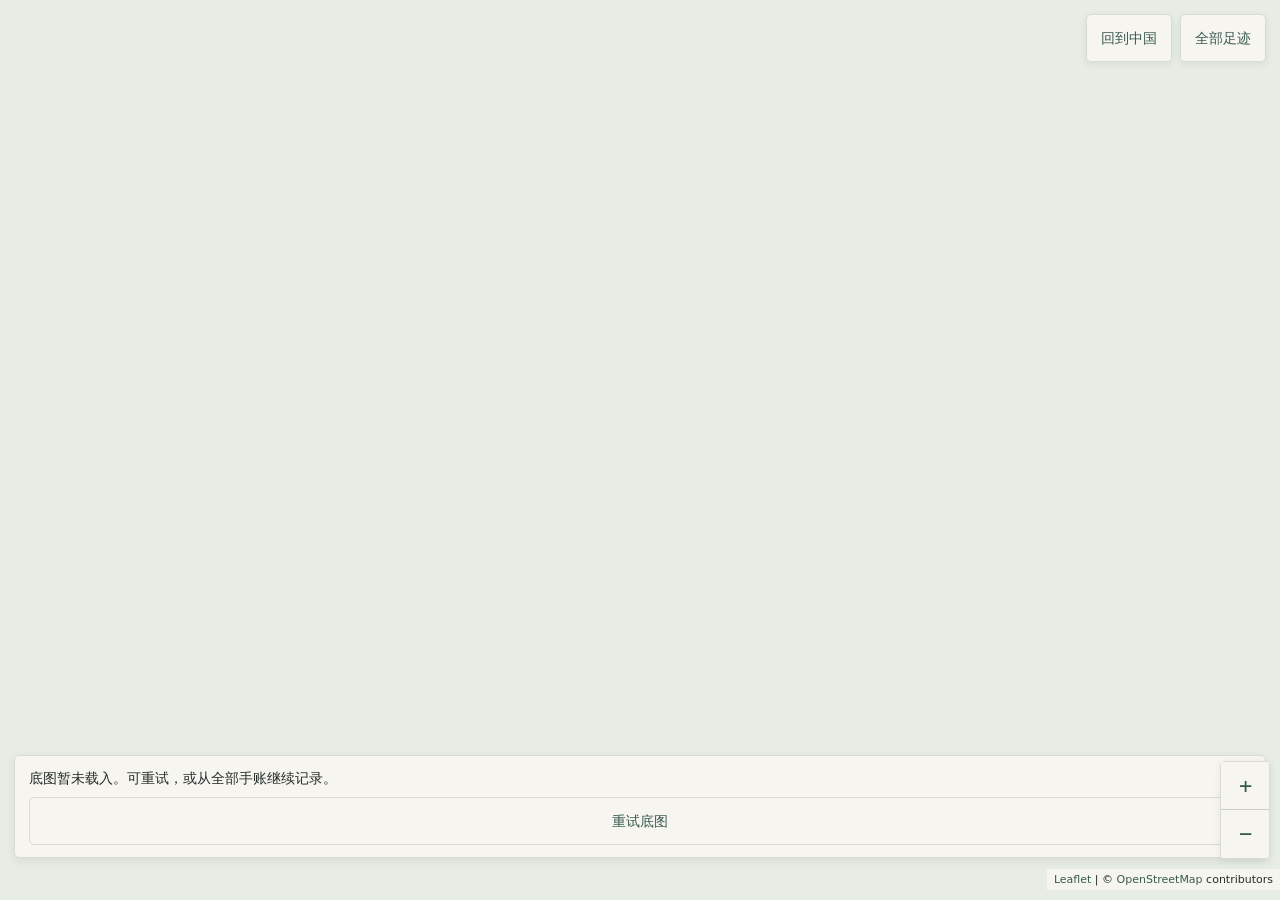
==== app/src/main/assets/map/index.html @ e84cd04f "feat: add map-first journals and live web travel recommendations" ====
<!doctype html>
<html lang="zh-CN">
<head>
  <meta charset="utf-8">
  <meta name="viewport" content="width=device-width,initial-scale=1,maximum-scale=1,user-scalable=no">
  <meta http-equiv="Content-Security-Policy" content="default-src 'none'; script-src 'self'; style-src 'self' 'unsafe-inline'; img-src 'self' data: https://tile.openstreetmap.org; connect-src 'none'; base-uri 'none'; form-action 'none'">
  <title>旅页 · 我的旅行地图</title>
  <link rel="stylesheet" href="vendor/leaflet.css">
  <link rel="stylesheet" href="map.css">
  <script defer src="vendor/leaflet.js"></script>
  <script defer src="map.js"></script>
</head>
<body>
  <main id="map" aria-label="旅行地图，点击地点开始记录"></main>
  <div class="map-actions"><button id="china" type="button">回到中国</button><button id="footprints" type="button">全部足迹</button></div>
  <div id="tile-status" class="tile-status" role="status" hidden>底图暂未载入。可重试，或从全部手账继续记录。<button id="retry" type="button">重试底图</button></div>
</body>
</html>
---- app/src/main/assets/map/vendor/leaflet.css ----
/* required styles */

.leaflet-pane,
.leaflet-tile,
.leaflet-marker-icon,
.leaflet-marker-shadow,
.leaflet-tile-container,
.leaflet-pane > svg,
.leaflet-pane > canvas,
.leaflet-zoom-box,
.leaflet-image-layer,
.leaflet-layer {
	position: absolute;
	left: 0;
	top: 0;
	}
.leaflet-container {
	overflow: hidden;
	}
.leaflet-tile,
.leaflet-marker-icon,
.leaflet-marker-shadow {
	-webkit-user-select: none;
	   -moz-user-select: none;
	        user-select: none;
	  -webkit-user-drag: none;
	}
/* Prevents IE11 from highlighting tiles in blue */
.leaflet-tile::selection {
	background: transparent;
}
/* Safari renders non-retina tile on retina better with this, but Chrome is worse */
.leaflet-safari .leaflet-tile {
	image-rendering: -webkit-optimize-contrast;
	}
/* hack that prevents hw layers "stretching" when loading new tiles */
.leaflet-safari .leaflet-tile-container {
	width: 1600px;
	height: 1600px;
	-webkit-transform-origin: 0 0;
	}
.leaflet-marker-icon,
.leaflet-marker-shadow {
	display: block;
	}
/* .leaflet-container svg: reset svg max-width decleration shipped in Joomla! (joomla.org) 3.x */
/* .leaflet-container img: map is broken in FF if you have max-width: 100% on tiles */
.leaflet-container .leaflet-overlay-pane svg {
	max-width: none !important;
	max-height: none !important;
	}
.leaflet-container .leaflet-marker-pane img,
.leaflet-container .leaflet-shadow-pane img,
.leaflet-container .leaflet-tile-pane img,
.leaflet-container img.leaflet-image-layer,
.leaflet-container .leaflet-tile {
	max-width: none !important;
	max-height: none !important;
	width: auto;
	padding: 0;
	}

.leaflet-container img.leaflet-tile {
	/* See: https://bugs.chromium.org/p/chromium/issues/detail?id=600120 */
	mix-blend-mode: plus-lighter;
}

.leaflet-container.leaflet-touch-zoom {
	-ms-touch-action: pan-x pan-y;
	touch-action: pan-x pan-y;
	}
.leaflet-container.leaflet-touch-drag {
	-ms-touch-action: pinch-zoom;
	/* Fallback for FF which doesn't support pinch-zoom */
	touch-action: none;
	touch-action: pinch-zoom;
}
.leaflet-container.leaflet-touch-drag.leaflet-touch-zoom {
	-ms-touch-action: none;
	touch-action: none;
}
.leaflet-container {
	-webkit-tap-highlight-color: transparent;
}
.leaflet-container a {
	-webkit-tap-highlight-color: rgba(51, 181, 229, 0.4);
}
.leaflet-tile {
	filter: inherit;
	visibility: hidden;
	}
.leaflet-tile-loaded {
	visibility: inherit;
	}
.leaflet-zoom-box {
	width: 0;
	height: 0;
	-moz-box-sizing: border-box;
	     box-sizing: border-box;
	z-index: 800;
	}
/* workaround for https://bugzilla.mozilla.org/show_bug.cgi?id=888319 */
.leaflet-overlay-pane svg {
	-moz-user-select: none;
	}

.leaflet-pane         { z-index: 400; }

.leaflet-tile-pane    { z-index: 200; }
.leaflet-overlay-pane { z-index: 400; }
.leaflet-shadow-pane  { z-index: 500; }
.leaflet-marker-pane  { z-index: 600; }
.leaflet-tooltip-pane   { z-index: 650; }
.leaflet-popup-pane   { z-index: 700; }

.leaflet-map-pane canvas { z-index: 100; }
.leaflet-map-pane svg    { z-index: 200; }

.leaflet-vml-shape {
	width: 1px;
	height: 1px;
	}
.lvml {
	behavior: url(#default#VML);
	display: inline-block;
	position: absolute;
	}


/* control positioning */

.leaflet-control {
	position: relative;
	z-index: 800;
	pointer-events: visiblePainted; /* IE 9-10 doesn't have auto */
	pointer-events: auto;
	}
.leaflet-top,
.leaflet-bottom {
	position: absolute;
	z-index: 1000;
	pointer-events: none;
	}
.leaflet-top {
	top: 0;
	}
.leaflet-right {
	right: 0;
	}
.leaflet-bottom {
	bottom: 0;
	}
.leaflet-left {
	left: 0;
	}
.leaflet-control {
	float: left;
	clear: both;
	}
.leaflet-right .leaflet-control {
	float: right;
	}
.leaflet-top .leaflet-control {
	margin-top: 10px;
	}
.leaflet-bottom .leaflet-control {
	margin-bottom: 10px;
	}
.leaflet-left .leaflet-control {
	margin-left: 10px;
	}
.leaflet-right .leaflet-control {
	margin-right: 10px;
	}


/* zoom and fade animations */

.leaflet-fade-anim .leaflet-popup {
	opacity: 0;
	-webkit-transition: opacity 0.2s linear;
	   -moz-transition: opacity 0.2s linear;
	        transition: opacity 0.2s linear;
	}
.leaflet-fade-anim .leaflet-map-pane .leaflet-popup {
	opacity: 1;
	}
.leaflet-zoom-animated {
	-webkit-transform-origin: 0 0;
	    -ms-transform-origin: 0 0;
	        transform-origin: 0 0;
	}
svg.leaflet-zoom-animated {
	will-change: transform;
}

.leaflet-zoom-anim .leaflet-zoom-animated {
	-webkit-transition: -webkit-transform 0.25s cubic-bezier(0,0,0.25,1);
	   -moz-transition:    -moz-transform 0.25s cubic-bezier(0,0,0.25,1);
	        transition:         transform 0.25s cubic-bezier(0,0,0.25,1);
	}
.leaflet-zoom-anim .leaflet-tile,
.leaflet-pan-anim .leaflet-tile {
	-webkit-transition: none;
	   -moz-transition: none;
	        transition: none;
	}

.leaflet-zoom-anim .leaflet-zoom-hide {
	visibility: hidden;
	}


/* cursors */

.leaflet-interactive {
	cursor: pointer;
	}
.leaflet-grab {
	cursor: -webkit-grab;
	cursor:    -moz-grab;
	cursor:         grab;
	}
.leaflet-crosshair,
.leaflet-crosshair .leaflet-interactive {
	cursor: crosshair;
	}
.leaflet-popup-pane,
.leaflet-control {
	cursor: auto;
	}
.leaflet-dragging .leaflet-grab,
.leaflet-dragging .leaflet-grab .leaflet-interactive,
.leaflet-dragging .leaflet-marker-draggable {
	cursor: move;
	cursor: -webkit-grabbing;
	cursor:    -moz-grabbing;
	cursor:         grabbing;
	}

/* marker & overlays interactivity */
.leaflet-marker-icon,
.leaflet-marker-shadow,
.leaflet-image-layer,
.leaflet-pane > svg path,
.leaflet-tile-container {
	pointer-events: none;
	}

.leaflet-marker-icon.leaflet-interactive,
.leaflet-image-layer.leaflet-interactive,
.leaflet-pane > svg path.leaflet-interactive,
svg.leaflet-image-layer.leaflet-interactive path {
	pointer-events: visiblePainted; /* IE 9-10 doesn't have auto */
	pointer-events: auto;
	}

/* visual tweaks */

.leaflet-container {
	background: #ddd;
	outline-offset: 1px;
	}
.leaflet-container a {
	color: #0078A8;
	}
.leaflet-zoom-box {
	border: 2px dotted #38f;
	background: rgba(255,255,255,0.5);
	}


/* general typography */
.leaflet-container {
	font-family: "Helvetica Neue", Arial, Helvetica, sans-serif;
	font-size: 12px;
	font-size: 0.75rem;
	line-height: 1.5;
	}


/* general toolbar styles */

.leaflet-bar {
	box-shadow: 0 1px 5px rgba(0,0,0,0.65);
	border-radius: 4px;
	}
.leaflet-bar a {
	background-color: #fff;
	border-bottom: 1px solid #ccc;
	width: 26px;
	height: 26px;
	line-height: 26px;
	display: block;
	text-align: center;
	text-decoration: none;
	color: black;
	}
.leaflet-bar a,
.leaflet-control-layers-toggle {
	background-position: 50% 50%;
	background-repeat: no-repeat;
	display: block;
	}
.leaflet-bar a:hover,
.leaflet-bar a:focus {
	background-color: #f4f4f4;
	}
.leaflet-bar a:first-child {
	border-top-left-radius: 4px;
	border-top-right-radius: 4px;
	}
.leaflet-bar a:last-child {
	border-bottom-left-radius: 4px;
	border-bottom-right-radius: 4px;
	border-bottom: none;
	}
.leaflet-bar a.leaflet-disabled {
	cursor: default;
	background-color: #f4f4f4;
	color: #bbb;
	}

.leaflet-touch .leaflet-bar a {
	width: 30px;
	height: 30px;
	line-height: 30px;
	}
.leaflet-touch .leaflet-bar a:first-child {
	border-top-left-radius: 2px;
	border-top-right-radius: 2px;
	}
.leaflet-touch .leaflet-bar a:last-child {
	border-bottom-left-radius: 2px;
	border-bottom-right-radius: 2px;
	}

/* zoom control */

.leaflet-control-zoom-in,
.leaflet-control-zoom-out {
	font: bold 18px 'Lucida Console', Monaco, monospace;
	text-indent: 1px;
	}

.leaflet-touch .leaflet-control-zoom-in, .leaflet-touch .leaflet-control-zoom-out  {
	font-size: 22px;
	}


/* layers control */

.leaflet-control-layers {
	box-shadow: 0 1px 5px rgba(0,0,0,0.4);
	background: #fff;
	border-radius: 5px;
	}
.leaflet-control-layers-toggle {
	background-image: url(images/layers.png);
	width: 36px;
	height: 36px;
	}
.leaflet-retina .leaflet-control-layers-toggle {
	background-image: url(images/layers-2x.png);
	background-size: 26px 26px;
	}
.leaflet-touch .leaflet-control-layers-toggle {
	width: 44px;
	height: 44px;
	}
.leaflet-control-layers .leaflet-control-layers-list,
.leaflet-control-layers-expanded .leaflet-control-layers-toggle {
	display: none;
	}
.leaflet-control-layers-expanded .leaflet-control-layers-list {
	display: block;
	position: relative;
	}
.leaflet-control-layers-expanded {
	padding: 6px 10px 6px 6px;
	color: #333;
	background: #fff;
	}
.leaflet-control-layers-scrollbar {
	overflow-y: scroll;
	overflow-x: hidden;
	padding-right: 5px;
	}
.leaflet-control-layers-selector {
	margin-top: 2px;
	position: relative;
	top: 1px;
	}
.leaflet-control-layers label {
	display: block;
	font-size: 13px;
	font-size: 1.08333em;
	}
.leaflet-control-layers-separator {
	height: 0;
	border-top: 1px solid #ddd;
	margin: 5px -10px 5px -6px;
	}

/* Default icon URLs */
.leaflet-default-icon-path { /* used only in path-guessing heuristic, see L.Icon.Default */
	background-image: url(images/marker-icon.png);
	}


/* attribution and scale controls */

.leaflet-container .leaflet-control-attribution {
	background: #fff;
	background: rgba(255, 255, 255, 0.8);
	margin: 0;
	}
.leaflet-control-attribution,
.leaflet-control-scale-line {
	padding: 0 5px;
	color: #333;
	line-height: 1.4;
	}
.leaflet-control-attribution a {
	text-decoration: none;
	}
.leaflet-control-attribution a:hover,
.leaflet-control-attribution a:focus {
	text-decoration: underline;
	}
.leaflet-attribution-flag {
	display: inline !important;
	vertical-align: baseline !important;
	width: 1em;
	height: 0.6669em;
	}
.leaflet-left .leaflet-control-scale {
	margin-left: 5px;
	}
.leaflet-bottom .leaflet-control-scale {
	margin-bottom: 5px;
	}
.leaflet-control-scale-line {
	border: 2px solid #777;
	border-top: none;
	line-height: 1.1;
	padding: 2px 5px 1px;
	white-space: nowrap;
	-moz-box-sizing: border-box;
	     box-sizing: border-box;
	background: rgba(255, 255, 255, 0.8);
	text-shadow: 1px 1px #fff;
	}
.leaflet-control-scale-line:not(:first-child) {
	border-top: 2px solid #777;
	border-bottom: none;
	margin-top: -2px;
	}
.leaflet-control-scale-line:not(:first-child):not(:last-child) {
	border-bottom: 2px solid #777;
	}

.leaflet-touch .leaflet-control-attribution,
.leaflet-touch .leaflet-control-layers,
.leaflet-touch .leaflet-bar {
	box-shadow: none;
	}
.leaflet-touch .leaflet-control-layers,
.leaflet-touch .leaflet-bar {
	border: 2px solid rgba(0,0,0,0.2);
	background-clip: padding-box;
	}


/* popup */

.leaflet-popup {
	position: absolute;
	text-align: center;
	margin-bottom: 20px;
	}
.leaflet-popup-content-wrapper {
	padding: 1px;
	text-align: left;
	border-radius: 12px;
	}
.leaflet-popup-content {
	margin: 13px 24px 13px 20px;
	line-height: 1.3;
	font-size: 13px;
	font-size: 1.08333em;
	min-height: 1px;
	}
.leaflet-popup-content p {
	margin: 17px 0;
	margin: 1.3em 0;
	}
.leaflet-popup-tip-container {
	width: 40px;
	height: 20px;
	position: absolute;
	left: 50%;
	margin-top: -1px;
	margin-left: -20px;
	overflow: hidden;
	pointer-events: none;
	}
.leaflet-popup-tip {
	width: 17px;
	height: 17px;
	padding: 1px;

	margin: -10px auto 0;
	pointer-events: auto;

	-webkit-transform: rotate(45deg);
	   -moz-transform: rotate(45deg);
	    -ms-transform: rotate(45deg);
	        transform: rotate(45deg);
	}
.leaflet-popup-content-wrapper,
.leaflet-popup-tip {
	background: white;
	color: #333;
	box-shadow: 0 3px 14px rgba(0,0,0,0.4);
	}
.leaflet-container a.leaflet-popup-close-button {
	position: absolute;
	top: 0;
	right: 0;
	border: none;
	text-align: center;
	width: 24px;
	height: 24px;
	font: 16px/24px Tahoma, Verdana, sans-serif;
	color: #757575;
	text-decoration: none;
	background: transparent;
	}
.leaflet-container a.leaflet-popup-close-button:hover,
.leaflet-container a.leaflet-popup-close-button:focus {
	color: #585858;
	}
.leaflet-popup-scrolled {
	overflow: auto;
	}

.leaflet-oldie .leaflet-popup-content-wrapper {
	-ms-zoom: 1;
	}
.leaflet-oldie .leaflet-popup-tip {
	width: 24px;
	margin: 0 auto;

	-ms-filter: "progid:DXImageTransform.Microsoft.Matrix(M11=0.70710678, M12=0.70710678, M21=-0.70710678, M22=0.70710678)";
	filter: progid:DXImageTransform.Microsoft.Matrix(M11=0.70710678, M12=0.70710678, M21=-0.70710678, M22=0.70710678);
	}

.leaflet-oldie .leaflet-control-zoom,
.leaflet-oldie .leaflet-control-layers,
.leaflet-oldie .leaflet-popup-content-wrapper,
.leaflet-oldie .leaflet-popup-tip {
	border: 1px solid #999;
	}


/* div icon */

.leaflet-div-icon {
	background: #fff;
	border: 1px solid #666;
	}


/* Tooltip */
/* Base styles for the element that has a tooltip */
.leaflet-tooltip {
	position: absolute;
	padding: 6px;
	background-color: #fff;
	border: 1px solid #fff;
	border-radius: 3px;
	color: #222;
	white-space: nowrap;
	-webkit-user-select: none;
	-moz-user-select: none;
	-ms-user-select: none;
	user-select: none;
	pointer-events: none;
	box-shadow: 0 1px 3px rgba(0,0,0,0.4);
	}
.leaflet-tooltip.leaflet-interactive {
	cursor: pointer;
	pointer-events: auto;
	}
.leaflet-tooltip-top:before,
.leaflet-tooltip-bottom:before,
.leaflet-tooltip-left:before,
.leaflet-tooltip-right:before {
	position: absolute;
	pointer-events: none;
	border: 6px solid transparent;
	background: transparent;
	content: "";
	}

/* Directions */

.leaflet-tooltip-bottom {
	margin-top: 6px;
}
.leaflet-tooltip-top {
	margin-top: -6px;
}
.leaflet-tooltip-bottom:before,
.leaflet-tooltip-top:before {
	left: 50%;
	margin-left: -6px;
	}
.leaflet-tooltip-top:before {
	bottom: 0;
	margin-bottom: -12px;
	border-top-color: #fff;
	}
.leaflet-tooltip-bottom:before {
	top: 0;
	margin-top: -12px;
	margin-left: -6px;
	border-bottom-color: #fff;
	}
.leaflet-tooltip-left {
	margin-left: -6px;
}
.leaflet-tooltip-right {
	margin-left: 6px;
}
.leaflet-tooltip-left:before,
.leaflet-tooltip-right:before {
	top: 50%;
	margin-top: -6px;
	}
.leaflet-tooltip-left:before {
	right: 0;
	margin-right: -12px;
	border-left-color: #fff;
	}
.leaflet-tooltip-right:before {
	left: 0;
	margin-left: -12px;
	border-right-color: #fff;
	}

/* Printing */

@media print {
	/* Prevent printers from removing background-images of controls. */
	.leaflet-control {
		-webkit-print-color-adjust: exact;
		print-color-adjust: exact;
		}
	}
---- app/src/main/assets/map/map.css ----
:root{color-scheme:light;--paper:#f7f5ef;--ink:#252e2a;--green:#385b50;--rust:#a05b3c;--line:#d8dcd3}
.travel-pin svg{z-index:0}.travel-pin span{z-index:1} /* Override Leaflet's map SVG stacking so counts remain readable. */
*{box-sizing:border-box}html,body,#map{width:100%;height:100%;margin:0}body{font:14px/1.5 system-ui,-apple-system,sans-serif;color:var(--ink);background:#e7ece5}::selection{background:#d7e6db}button{font:inherit;color:var(--green);cursor:pointer;border:1px solid var(--line);background:var(--paper);border-radius:5px;min-height:48px;padding:0 14px}button:focus-visible,.leaflet-interactive:focus-visible{outline:3px solid var(--rust);outline-offset:3px}button:active{background:#e4ebe1}.map-actions{position:absolute;z-index:800;top:14px;right:14px;display:flex;gap:8px}.map-actions button{box-shadow:0 2px 7px #252e2a15}.leaflet-container{font:inherit;background:#e7ece5}.leaflet-control-zoom{border:1px solid var(--line)!important;box-shadow:0 2px 7px #252e2a15!important;border-radius:5px!important}.leaflet-control-zoom a{width:48px!important;height:48px!important;line-height:48px!important;background:var(--paper)!important;color:var(--green)!important;font-weight:400!important}.leaflet-bottom .leaflet-control{margin-bottom:10px}.leaflet-control-attribution{font-size:11px!important;background:#f7f5eff2!important;color:var(--ink);padding:3px 7px!important}.leaflet-control-attribution a{color:var(--green);text-underline-offset:2px}.travel-marker{background:none;border:0}.travel-pin{display:flex;align-items:center;justify-content:center;width:44px;height:48px;background:transparent;border:0;position:relative;filter:drop-shadow(0 3px 3px #252e2a35)}.travel-pin svg{position:absolute;inset:0;width:44px;height:48px}.travel-pin span{position:relative;top:-4px;color:#fff;font-size:14px;font-weight:650}.travel-cluster{border-radius:50%;background:var(--green);border:3px solid var(--paper);width:46px;height:46px;box-shadow:0 2px 6px #252e2a30;display:flex;align-items:center;justify-content:center;color:white;font-weight:650}.tile-status{position:absolute;z-index:900;left:14px;right:14px;bottom:42px;padding:12px 14px;background:var(--paper);border:1px solid var(--line);border-radius:5px;box-shadow:0 3px 10px #252e2a15}.tile-status[hidden]{display:none}.tile-status button{display:block;margin-top:8px;min-height:48px;width:100%}.leaflet-marker-icon{outline-offset:3px}a{color:var(--green)}
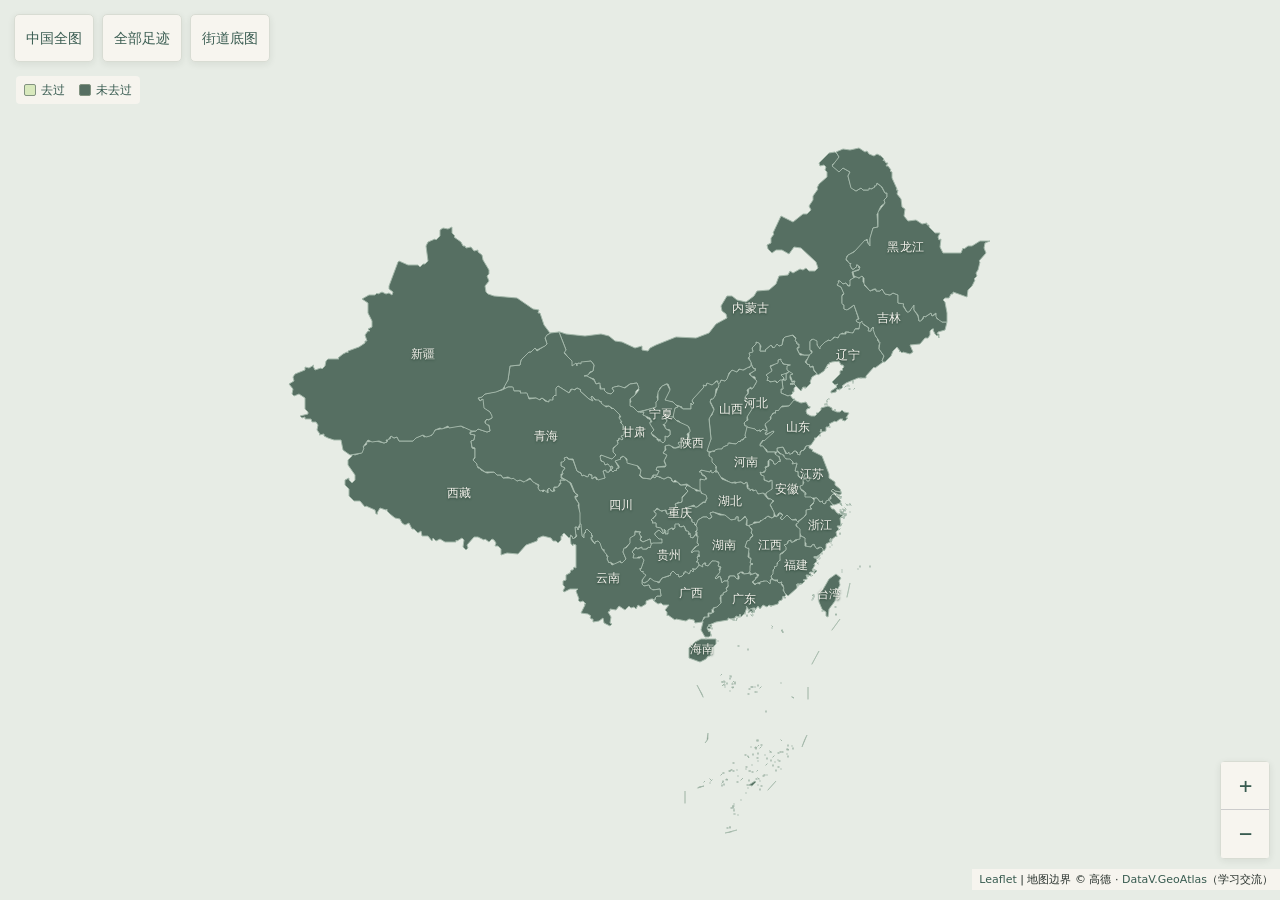
==== commit ba9a9742: "feat: bundle China map with compact artwork and visited shading" ====
--- a/app/src/main/assets/map/index.html
+++ b/app/src/main/assets/map/index.html
@@ -8,11 +8,13 @@
   <link rel="stylesheet" href="vendor/leaflet.css">
   <link rel="stylesheet" href="map.css">
   <script defer src="vendor/leaflet.js"></script>
+  <script defer src="china-boundaries.js"></script>
   <script defer src="map.js"></script>
 </head>
 <body>
   <main id="map" aria-label="旅行地图，点击地点开始记录"></main>
-  <div class="map-actions"><button id="china" type="button">回到中国</button><button id="footprints" type="button">全部足迹</button></div>
-  <div id="tile-status" class="tile-status" role="status" hidden>底图暂未载入。可重试，或从全部手账继续记录。<button id="retry" type="button">重试底图</button></div>
+  <div class="map-actions"><button id="china" type="button">中国全图</button><button id="footprints" type="button">全部足迹</button><button id="street" type="button" aria-pressed="false">街道底图</button></div>
+  <div class="map-legend" aria-label="去过的区域提亮，未去过的区域暗色"><span><i class="legend-visited"></i>去过</span><span><i class="legend-unvisited"></i>未去过</span></div>
+  <div id="tile-status" class="tile-status" role="status" hidden>街道底图暂未载入，完整中国地图仍可使用。<button id="retry" type="button">重试街道底图</button></div>
 </body>
 </html>
--- a/app/src/main/assets/map/map.css
+++ b/app/src/main/assets/map/map.css
@@ -1,3 +1,5 @@
 :root{color-scheme:light;--paper:#f7f5ef;--ink:#252e2a;--green:#385b50;--rust:#a05b3c;--line:#d8dcd3}
 .travel-pin svg{z-index:0}.travel-pin span{z-index:1} /* Override Leaflet's map SVG stacking so counts remain readable. */
+.map-legend{position:absolute;z-index:800;top:76px;left:16px;display:flex;gap:14px;color:#385b50;font-size:12px;background:#f7f5efed;border-radius:4px;padding:5px 8px}.map-legend span{display:flex;align-items:center;gap:5px}.map-legend i{display:inline-block;width:12px;height:12px;border:1px solid #829381;border-radius:2px}.legend-visited{background:#d8e9bd}.legend-unvisited{background:#566f62}.province-name span{color:#f7f5ef;text-shadow:0 1px 2px #294435}.province-name .visited-region-name{color:#385b50;text-shadow:0 1px 1px #fff}.unvisited-marker{filter:grayscale(.9) brightness(.7);opacity:.6}.map-artwork{display:flex;align-items:center;justify-content:center}.map-artwork .artwork-label{position:absolute;top:100%;left:50%;transform:translateX(-50%)}.map-artwork.compact .artwork-label{display:none}.leaflet-marker-icon:hover .map-artwork.compact .artwork-label,.leaflet-marker-icon:focus .map-artwork.compact .artwork-label{display:inline-block}.map-artwork .artwork-count{min-width:16px;line-height:16px;font-size:9px}.travel-marker .travel-pin{width:48px;height:48px}.travel-marker .travel-pin svg{width:24px;height:32px;left:12px;top:8px}.travel-marker .travel-pin span{font-size:10px;top:-4px}.travel-marker .travel-cluster{width:34px;height:34px;margin:6px;font-size:11px}
+.province-name{color:#496053;text-align:center;font:12px/22px serif;white-space:nowrap;text-shadow:0 1px 2px #fff;pointer-events:none}.province-name span{display:inline-block;letter-spacing:.04em}.map-artwork{position:relative;text-align:center;cursor:grab}.map-artwork:active{cursor:grabbing}.map-artwork img{display:block;margin:auto;object-fit:contain;filter:drop-shadow(0 3px 4px #25372d35);user-select:none;-webkit-user-drag:none}.artwork-label{display:inline-block;max-width:150px;white-space:nowrap;overflow:hidden;text-overflow:ellipsis;padding:2px 6px;border-radius:4px;background:#f7f5eff0;color:#385b50;font-size:12px;line-height:18px;box-shadow:0 2px 4px #25372d15}.artwork-count{position:absolute;top:0;right:0;min-width:23px;line-height:23px;border-radius:50%;background:#385b50;color:white;font-size:12px;border:1px solid #f7f5ef}.map-actions{left:14px;right:auto}.map-actions button{padding:0 11px}.map-actions button[aria-pressed=true]{background:#385b50;color:#fff}
 *{box-sizing:border-box}html,body,#map{width:100%;height:100%;margin:0}body{font:14px/1.5 system-ui,-apple-system,sans-serif;color:var(--ink);background:#e7ece5}::selection{background:#d7e6db}button{font:inherit;color:var(--green);cursor:pointer;border:1px solid var(--line);background:var(--paper);border-radius:5px;min-height:48px;padding:0 14px}button:focus-visible,.leaflet-interactive:focus-visible{outline:3px solid var(--rust);outline-offset:3px}button:active{background:#e4ebe1}.map-actions{position:absolute;z-index:800;top:14px;right:14px;display:flex;gap:8px}.map-actions button{box-shadow:0 2px 7px #252e2a15}.leaflet-container{font:inherit;background:#e7ece5}.leaflet-control-zoom{border:1px solid var(--line)!important;box-shadow:0 2px 7px #252e2a15!important;border-radius:5px!important}.leaflet-control-zoom a{width:48px!important;height:48px!important;line-height:48px!important;background:var(--paper)!important;color:var(--green)!important;font-weight:400!important}.leaflet-bottom .leaflet-control{margin-bottom:10px}.leaflet-control-attribution{font-size:11px!important;background:#f7f5eff2!important;color:var(--ink);padding:3px 7px!important}.leaflet-control-attribution a{color:var(--green);text-underline-offset:2px}.travel-marker{background:none;border:0}.travel-pin{display:flex;align-items:center;justify-content:center;width:44px;height:48px;background:transparent;border:0;position:relative;filter:drop-shadow(0 3px 3px #252e2a35)}.travel-pin svg{position:absolute;inset:0;width:44px;height:48px}.travel-pin span{position:relative;top:-4px;color:#fff;font-size:14px;font-weight:650}.travel-cluster{border-radius:50%;background:var(--green);border:3px solid var(--paper);width:46px;height:46px;box-shadow:0 2px 6px #252e2a30;display:flex;align-items:center;justify-content:center;color:white;font-weight:650}.tile-status{position:absolute;z-index:900;left:14px;right:14px;bottom:42px;padding:12px 14px;background:var(--paper);border:1px solid var(--line);border-radius:5px;box-shadow:0 3px 10px #252e2a15}.tile-status[hidden]{display:none}.tile-status button{display:block;margin-top:8px;min-height:48px;width:100%}.leaflet-marker-icon{outline-offset:3px}a{color:var(--green)}
